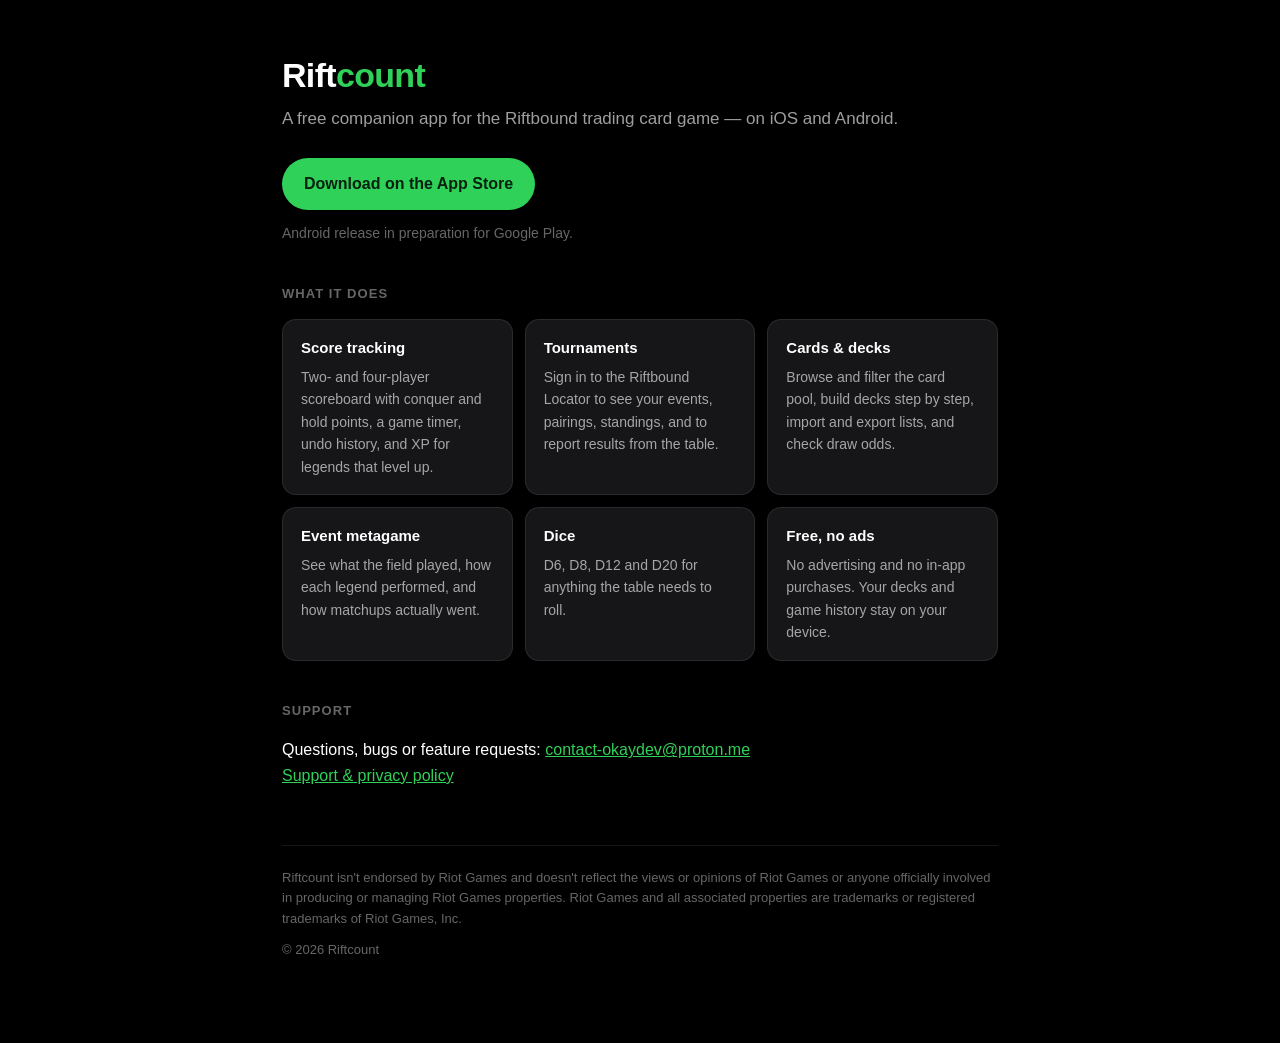
==== index.html @ ef07f4d8 "site: landing page and Riot site verification" ====
<!DOCTYPE html>
<html lang="en">
<head>
<meta charset="utf-8">
<meta name="viewport" content="width=device-width, initial-scale=1">
<title>Riftcount — Score Tracker &amp; Companion for Riftbound</title>
<meta name="description" content="Riftcount is a free companion app for the Riftbound trading card game: score tracking, dice, card browsing, deck building, and live tournament pairings and standings.">
<style>
  :root {
    --bg: #000;
    --card: #161618;
    --line: rgba(255,255,255,.09);
    --text: #fff;
    --dim: rgba(255,255,255,.62);
    --faint: rgba(255,255,255,.40);
    --green: #30d158;
    --gold: #ffd60a;
  }
  * { box-sizing: border-box; }
  body {
    margin: 0;
    background: var(--bg);
    color: var(--text);
    font: 16px/1.6 -apple-system, BlinkMacSystemFont, "Segoe UI", Roboto, Helvetica, Arial, sans-serif;
    -webkit-font-smoothing: antialiased;
  }
  .wrap { max-width: 760px; margin: 0 auto; padding: 56px 22px 72px; }
  header { margin-bottom: 40px; }
  h1 { font-size: 34px; line-height: 1.15; margin: 0 0 10px; letter-spacing: -0.02em; }
  h1 span { color: var(--green); }
  .tag { color: var(--dim); font-size: 17px; margin: 0 0 26px; }
  h2 { font-size: 13px; letter-spacing: .08em; text-transform: uppercase; color: var(--faint); margin: 40px 0 14px; }
  .cta { display: inline-flex; align-items: center; gap: 8px; background: var(--green); color: #06210f;
         font-weight: 700; text-decoration: none; padding: 13px 22px; border-radius: 999px; }
  .cta:hover { filter: brightness(1.08); }
  .soon { color: var(--faint); font-size: 14px; margin-top: 12px; }
  .grid { display: grid; gap: 12px; grid-template-columns: repeat(auto-fit, minmax(220px, 1fr)); }
  .card { background: var(--card); border: 1px solid var(--line); border-radius: 14px; padding: 16px 18px; }
  .card h3 { margin: 0 0 6px; font-size: 15px; }
  .card p { margin: 0; color: var(--dim); font-size: 14px; }
  a { color: var(--green); }
  footer { margin-top: 56px; padding-top: 22px; border-top: 1px solid var(--line);
           color: var(--faint); font-size: 13px; }
  footer p { margin: 0 0 10px; }
</style>
</head>
<body>
<div class="wrap">

  <header>
    <h1>Rift<span>count</span></h1>
    <p class="tag">A free companion app for the Riftbound trading card game — on iOS and Android.</p>
    <a class="cta" href="https://apps.apple.com/app/id6755601459">Download on the App&nbsp;Store</a>
    <p class="soon">Android release in preparation for Google Play.</p>
  </header>

  <h2>What it does</h2>
  <div class="grid">
    <div class="card">
      <h3>Score tracking</h3>
      <p>Two- and four-player scoreboard with conquer and hold points, a game timer, undo history, and XP for legends that level up.</p>
    </div>
    <div class="card">
      <h3>Tournaments</h3>
      <p>Sign in to the Riftbound Locator to see your events, pairings, standings, and to report results from the table.</p>
    </div>
    <div class="card">
      <h3>Cards &amp; decks</h3>
      <p>Browse and filter the card pool, build decks step by step, import and export lists, and check draw odds.</p>
    </div>
    <div class="card">
      <h3>Event metagame</h3>
      <p>See what the field played, how each legend performed, and how matchups actually went.</p>
    </div>
    <div class="card">
      <h3>Dice</h3>
      <p>D6, D8, D12 and D20 for anything the table needs to roll.</p>
    </div>
    <div class="card">
      <h3>Free, no ads</h3>
      <p>No advertising and no in-app purchases. Your decks and game history stay on your device.</p>
    </div>
  </div>

  <h2>Support</h2>
  <p>
    Questions, bugs or feature requests:
    <a href="mailto:contact-okaydev@proton.me">contact-okaydev@proton.me</a><br>
    <a href="https://lopsided-waxflower-e3a.notion.site/Riftscore-Support-and-Privacy-2b2d4130908a805f8211ce98d9d93a36">Support &amp; privacy policy</a>
  </p>

  <footer>
    <p>
      Riftcount isn't endorsed by Riot Games and doesn't reflect the views or opinions of
      Riot Games or anyone officially involved in producing or managing Riot Games properties.
      Riot Games and all associated properties are trademarks or registered trademarks of
      Riot Games, Inc.
    </p>
    <p>© 2026 Riftcount</p>
  </footer>

</div>
</body>
</html>
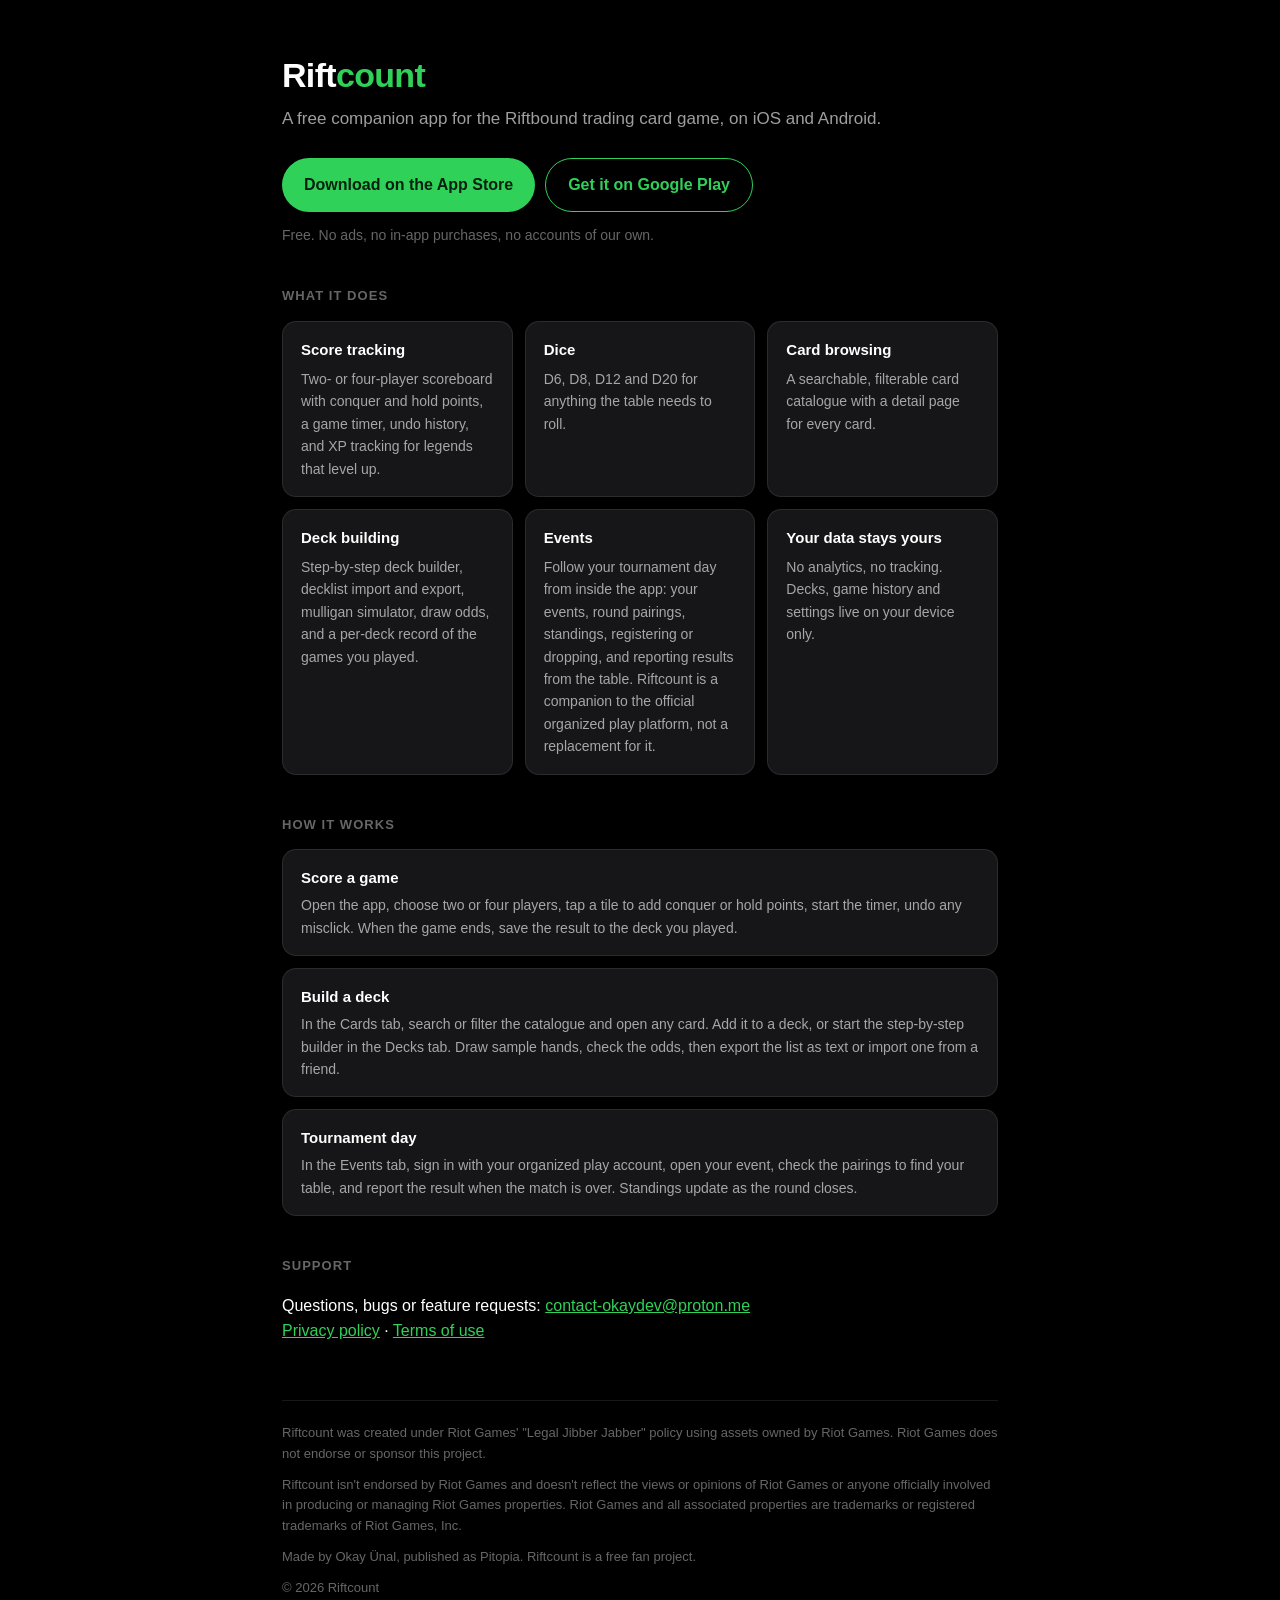
==== commit f19121cb: "site: privacy and terms on the domain, user flows, Play Store link, LJJ statement" ====
--- a/index.html
+++ b/index.html
@@ -3,100 +3,87 @@
 <head>
 <meta charset="utf-8">
 <meta name="viewport" content="width=device-width, initial-scale=1">
-<title>Riftcount — Score Tracker &amp; Companion for Riftbound</title>
-<meta name="description" content="Riftcount is a free companion app for the Riftbound trading card game: score tracking, dice, card browsing, deck building, and live tournament pairings and standings.">
-<style>
-  :root {
-    --bg: #000;
-    --card: #161618;
-    --line: rgba(255,255,255,.09);
-    --text: #fff;
-    --dim: rgba(255,255,255,.62);
-    --faint: rgba(255,255,255,.40);
-    --green: #30d158;
-    --gold: #ffd60a;
-  }
-  * { box-sizing: border-box; }
-  body {
-    margin: 0;
-    background: var(--bg);
-    color: var(--text);
-    font: 16px/1.6 -apple-system, BlinkMacSystemFont, "Segoe UI", Roboto, Helvetica, Arial, sans-serif;
-    -webkit-font-smoothing: antialiased;
-  }
-  .wrap { max-width: 760px; margin: 0 auto; padding: 56px 22px 72px; }
-  header { margin-bottom: 40px; }
-  h1 { font-size: 34px; line-height: 1.15; margin: 0 0 10px; letter-spacing: -0.02em; }
-  h1 span { color: var(--green); }
-  .tag { color: var(--dim); font-size: 17px; margin: 0 0 26px; }
-  h2 { font-size: 13px; letter-spacing: .08em; text-transform: uppercase; color: var(--faint); margin: 40px 0 14px; }
-  .cta { display: inline-flex; align-items: center; gap: 8px; background: var(--green); color: #06210f;
-         font-weight: 700; text-decoration: none; padding: 13px 22px; border-radius: 999px; }
-  .cta:hover { filter: brightness(1.08); }
-  .soon { color: var(--faint); font-size: 14px; margin-top: 12px; }
-  .grid { display: grid; gap: 12px; grid-template-columns: repeat(auto-fit, minmax(220px, 1fr)); }
-  .card { background: var(--card); border: 1px solid var(--line); border-radius: 14px; padding: 16px 18px; }
-  .card h3 { margin: 0 0 6px; font-size: 15px; }
-  .card p { margin: 0; color: var(--dim); font-size: 14px; }
-  a { color: var(--green); }
-  footer { margin-top: 56px; padding-top: 22px; border-top: 1px solid var(--line);
-           color: var(--faint); font-size: 13px; }
-  footer p { margin: 0 0 10px; }
-</style>
+<title>Riftcount: Score Tracker &amp; Companion for Riftbound</title>
+<meta name="description" content="Riftcount is a free companion app for the Riftbound trading card game on iOS and Android: score tracking, dice, card browsing, deck building, and your tournament day with events, pairings, standings and results.">
+<link rel="stylesheet" href="style.css">
 </head>
 <body>
 <div class="wrap">
 
   <header>
     <h1>Rift<span>count</span></h1>
-    <p class="tag">A free companion app for the Riftbound trading card game — on iOS and Android.</p>
-    <a class="cta" href="https://apps.apple.com/app/id6755601459">Download on the App&nbsp;Store</a>
-    <p class="soon">Android release in preparation for Google Play.</p>
+    <p class="tag">A free companion app for the Riftbound trading card game, on iOS and Android.</p>
+    <p class="ctas">
+      <a class="cta" href="https://apps.apple.com/app/id6755601459">Download on the App&nbsp;Store</a>
+      <a class="cta secondary" href="https://play.google.com/store/apps/details?id=pitopia.Riftcount">Get it on Google&nbsp;Play</a>
+    </p>
+    <p class="note">Free. No ads, no in-app purchases, no accounts of our own.</p>
   </header>
 
   <h2>What it does</h2>
   <div class="grid">
     <div class="card">
       <h3>Score tracking</h3>
-      <p>Two- and four-player scoreboard with conquer and hold points, a game timer, undo history, and XP for legends that level up.</p>
-    </div>
-    <div class="card">
-      <h3>Tournaments</h3>
-      <p>Sign in to the Riftbound Locator to see your events, pairings, standings, and to report results from the table.</p>
-    </div>
-    <div class="card">
-      <h3>Cards &amp; decks</h3>
-      <p>Browse and filter the card pool, build decks step by step, import and export lists, and check draw odds.</p>
-    </div>
-    <div class="card">
-      <h3>Event metagame</h3>
-      <p>See what the field played, how each legend performed, and how matchups actually went.</p>
+      <p>Two- or four-player scoreboard with conquer and hold points, a game timer, undo history, and XP tracking for legends that level up.</p>
     </div>
     <div class="card">
       <h3>Dice</h3>
       <p>D6, D8, D12 and D20 for anything the table needs to roll.</p>
     </div>
     <div class="card">
-      <h3>Free, no ads</h3>
-      <p>No advertising and no in-app purchases. Your decks and game history stay on your device.</p>
+      <h3>Card browsing</h3>
+      <p>A searchable, filterable card catalogue with a detail page for every card.</p>
+    </div>
+    <div class="card">
+      <h3>Deck building</h3>
+      <p>Step-by-step deck builder, decklist import and export, mulligan simulator, draw odds, and a per-deck record of the games you played.</p>
+    </div>
+    <div class="card">
+      <h3>Events</h3>
+      <p>Follow your tournament day from inside the app: your events, round pairings, standings, registering or dropping, and reporting results from the table. Riftcount is a companion to the official organized play platform, not a replacement for it.</p>
+    </div>
+    <div class="card">
+      <h3>Your data stays yours</h3>
+      <p>No analytics, no tracking. Decks, game history and settings live on your device only.</p>
     </div>
   </div>
+
+  <h2>How it works</h2>
+  <ol class="flows">
+    <li>
+      <strong>Score a game</strong>
+      Open the app, choose two or four players, tap a tile to add conquer or hold points, start the timer, undo any misclick. When the game ends, save the result to the deck you played.
+    </li>
+    <li>
+      <strong>Build a deck</strong>
+      In the Cards tab, search or filter the catalogue and open any card. Add it to a deck, or start the step-by-step builder in the Decks tab. Draw sample hands, check the odds, then export the list as text or import one from a friend.
+    </li>
+    <li>
+      <strong>Tournament day</strong>
+      In the Events tab, sign in with your organized play account, open your event, check the pairings to find your table, and report the result when the match is over. Standings update as the round closes.
+    </li>
+  </ol>
 
   <h2>Support</h2>
   <p>
     Questions, bugs or feature requests:
     <a href="mailto:contact-okaydev@proton.me">contact-okaydev@proton.me</a><br>
-    <a href="https://lopsided-waxflower-e3a.notion.site/Riftscore-Support-and-Privacy-2b2d4130908a805f8211ce98d9d93a36">Support &amp; privacy policy</a>
+    <a href="privacy.html">Privacy policy</a> &middot; <a href="terms.html">Terms of use</a>
   </p>
 
   <footer>
+    <p>
+      Riftcount was created under Riot Games' "Legal Jibber Jabber" policy using assets owned by Riot Games.
+      Riot Games does not endorse or sponsor this project.
+    </p>
     <p>
       Riftcount isn't endorsed by Riot Games and doesn't reflect the views or opinions of
       Riot Games or anyone officially involved in producing or managing Riot Games properties.
       Riot Games and all associated properties are trademarks or registered trademarks of
       Riot Games, Inc.
     </p>
-    <p>© 2026 Riftcount</p>
+    <p>Made by Okay Ünal, published as Pitopia. Riftcount is a free fan project.</p>
+    <p>&copy; 2026 Riftcount</p>
   </footer>
 
 </div>
--- a/style.css
+++ b/style.css
@@ -0,0 +1,49 @@
+:root {
+  --bg: #000;
+  --card: #161618;
+  --line: rgba(255,255,255,.09);
+  --text: #fff;
+  --dim: rgba(255,255,255,.62);
+  --faint: rgba(255,255,255,.40);
+  --green: #30d158;
+  --gold: #ffd60a;
+}
+* { box-sizing: border-box; }
+body {
+  margin: 0;
+  background: var(--bg);
+  color: var(--text);
+  font: 16px/1.6 -apple-system, BlinkMacSystemFont, "Segoe UI", Roboto, Helvetica, Arial, sans-serif;
+  -webkit-font-smoothing: antialiased;
+}
+.wrap { max-width: 760px; margin: 0 auto; padding: 56px 22px 72px; }
+header { margin-bottom: 40px; }
+h1 { font-size: 34px; line-height: 1.15; margin: 0 0 10px; letter-spacing: -0.02em; }
+h1 span { color: var(--green); }
+h1 a { color: inherit; text-decoration: none; }
+.tag { color: var(--dim); font-size: 17px; margin: 0 0 26px; }
+h2 { font-size: 13px; letter-spacing: .08em; text-transform: uppercase; color: var(--faint); margin: 40px 0 14px; }
+.ctas { display: flex; flex-wrap: wrap; gap: 10px; margin: 0; }
+.cta { display: inline-flex; align-items: center; gap: 8px; background: var(--green); color: #06210f;
+       font-weight: 700; text-decoration: none; padding: 13px 22px; border-radius: 999px; }
+.cta.secondary { background: transparent; color: var(--green); border: 1px solid var(--green); }
+.cta:hover { filter: brightness(1.08); }
+.note { color: var(--faint); font-size: 14px; margin-top: 12px; }
+.grid { display: grid; gap: 12px; grid-template-columns: repeat(auto-fit, minmax(220px, 1fr)); }
+.card { background: var(--card); border: 1px solid var(--line); border-radius: 14px; padding: 16px 18px; }
+.card h3 { margin: 0 0 6px; font-size: 15px; }
+.card p { margin: 0; color: var(--dim); font-size: 14px; }
+.flows { list-style: none; padding: 0; margin: 0; display: grid; gap: 12px; }
+.flows li { background: var(--card); border: 1px solid var(--line); border-radius: 14px; padding: 16px 18px; color: var(--dim); font-size: 14px; }
+.flows li strong { display: block; color: var(--text); font-size: 15px; margin-bottom: 4px; }
+a { color: var(--green); }
+footer { margin-top: 56px; padding-top: 22px; border-top: 1px solid var(--line); color: var(--faint); font-size: 13px; }
+footer p { margin: 0 0 10px; }
+
+/* legal pages */
+.back { display: inline-block; margin-bottom: 28px; font-size: 14px; }
+.legal h2 { font-size: 18px; letter-spacing: 0; text-transform: none; color: var(--text); margin: 34px 0 8px; }
+.legal p, .legal li { color: var(--dim); }
+.legal .meta { color: var(--faint); font-size: 14px; }
+.legal .summary { background: var(--card); border: 1px solid var(--line); border-radius: 14px; padding: 16px 18px; }
+.legal ul { padding-left: 20px; }
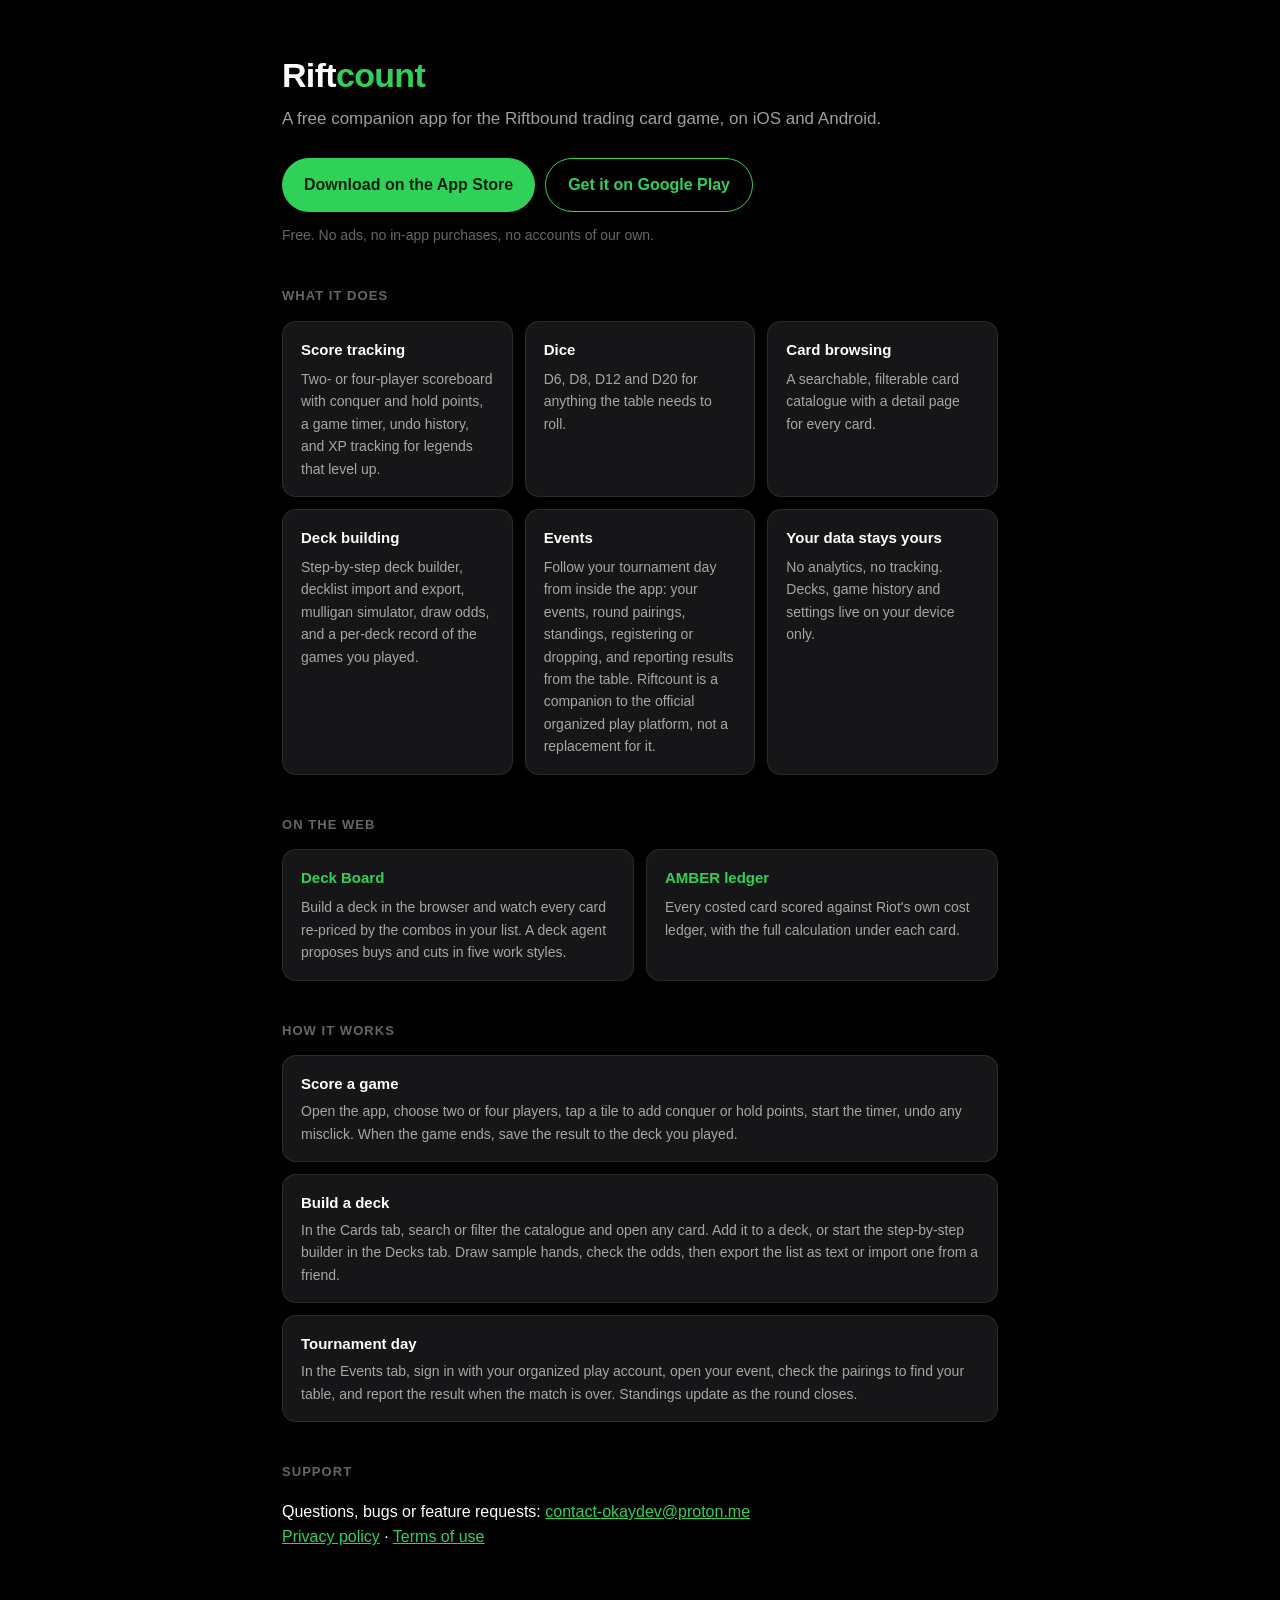
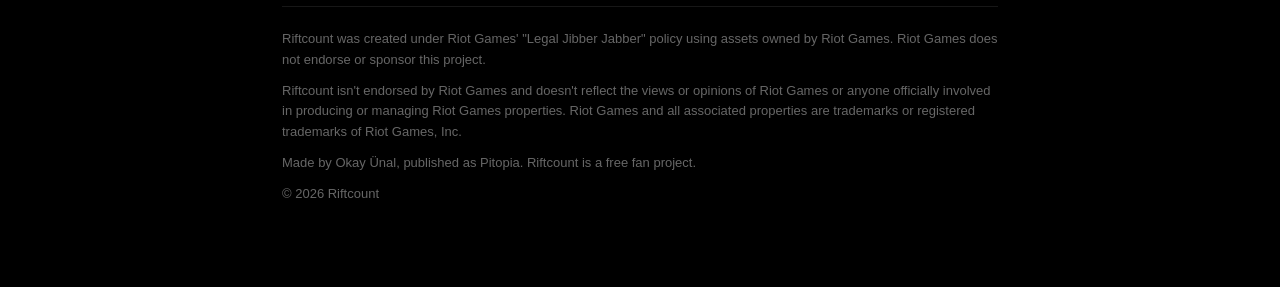
==== commit 4540686a: "feat: deck board iteration 2 Hover loupe for cards in the gallery and on the board, set, rarity and " ====
--- a/index.html
+++ b/index.html
@@ -48,6 +48,18 @@
     </div>
   </div>
 
+  <h2>On the web</h2>
+  <div class="grid">
+    <a class="card tool" href="deck/">
+      <h3>Deck Board</h3>
+      <p>Build a deck in the browser and watch every card re-priced by the combos in your list. A deck agent proposes buys and cuts in five work styles.</p>
+    </a>
+    <a class="card tool" href="amber/">
+      <h3>AMBER ledger</h3>
+      <p>Every costed card scored against Riot's own cost ledger, with the full calculation under each card.</p>
+    </a>
+  </div>
+
   <h2>How it works</h2>
   <ol class="flows">
     <li>
--- a/style.css
+++ b/style.css
@@ -47,3 +47,8 @@
 .legal .meta { color: var(--faint); font-size: 14px; }
 .legal .summary { background: var(--card); border: 1px solid var(--line); border-radius: 14px; padding: 16px 18px; }
 .legal ul { padding-left: 20px; }
+
+/* tool links */
+.card.tool { display: block; text-decoration: none; color: inherit; }
+.card.tool:hover { border-color: rgba(255,255,255,.22); }
+.card.tool h3 { color: var(--green); }
